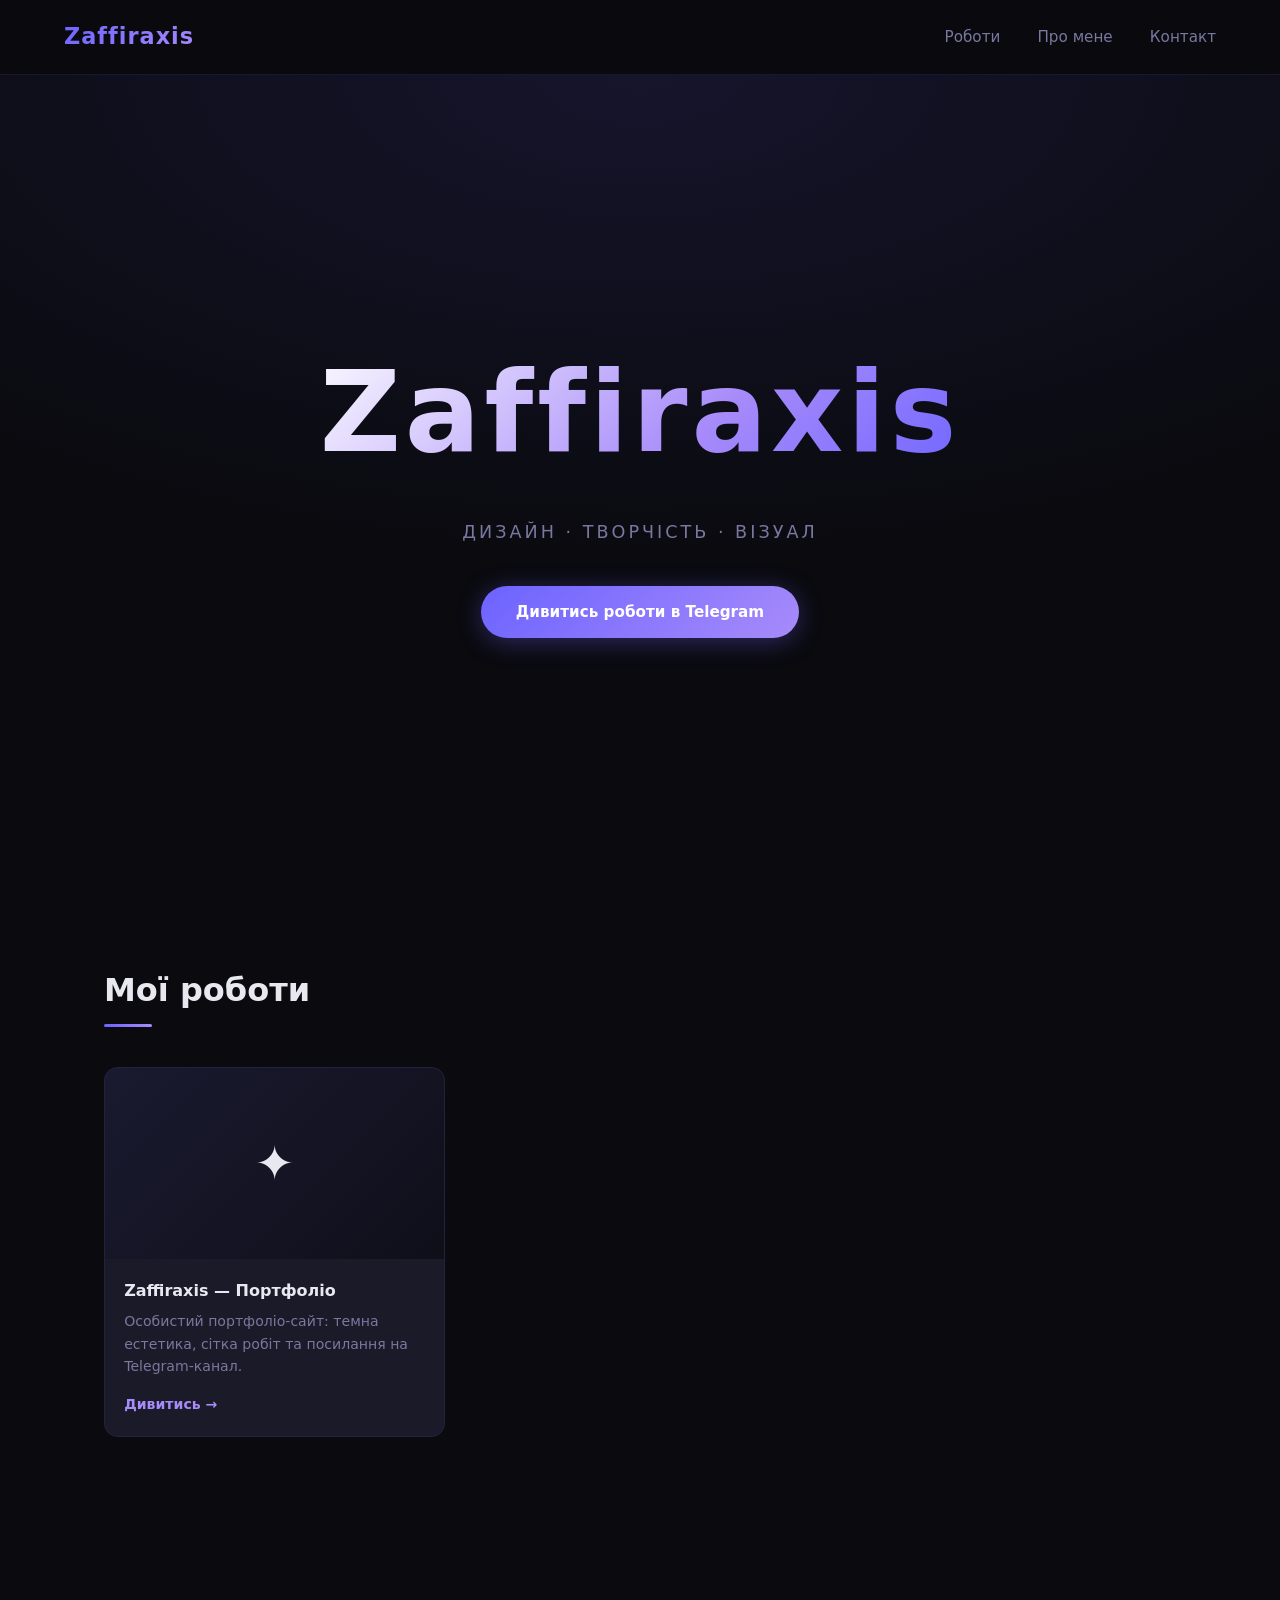
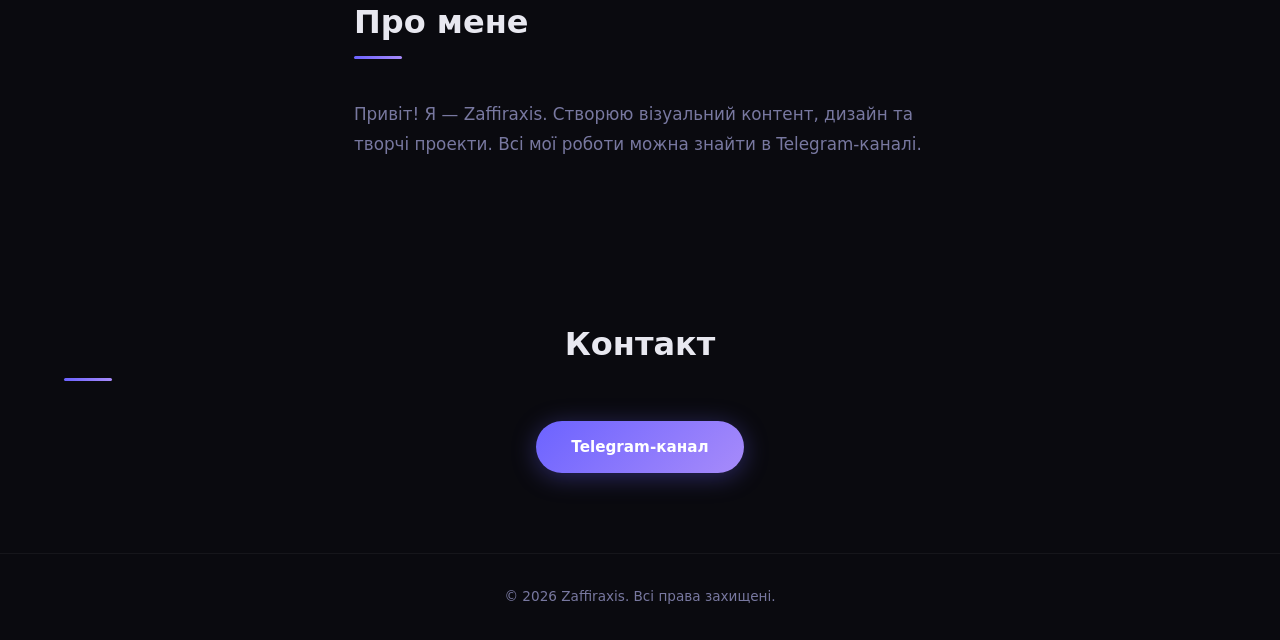
==== index.html @ b126a17f "Initial commit: portfolio site (Ukrainian)" ====
<!DOCTYPE html>
<html lang="uk">
<head>
  <meta charset="UTF-8" />
  <meta name="viewport" content="width=device-width, initial-scale=1.0" />
  <title>Zaffiraxis — Портфоліо</title>
  <link rel="stylesheet" href="styles.css" />
</head>
<body>

  <header>
    <div class="logo">Zaffiraxis</div>
    <nav>
      <a href="#works">Роботи</a>
      <a href="#about">Про мене</a>
      <a href="#contact">Контакт</a>
    </nav>
  </header>

  <section class="hero">
    <h1>Zaffiraxis</h1>
    <p class="tagline">Дизайн · Творчість · Візуал</p>
    <a href="https://t.me/+p4AohylXa_0xY2Vi" target="_blank" class="btn-tg">Дивитись роботи в Telegram</a>
  </section>

  <section id="works" class="works">
    <h2>Мої роботи</h2>
    <div class="grid" id="works-grid">

      <!-- Портфоліо-сайт -->
      <div class="card">
        <div class="card-thumb">
          <div class="placeholder">✦</div>
        </div>
        <div class="card-info">
          <h3>Zaffiraxis — Портфоліо</h3>
          <p>Особистий портфоліо-сайт: темна естетика, сітка робіт та посилання на Telegram-канал.</p>
          <a href="https://t.me/+p4AohylXa_0xY2Vi" target="_blank">Дивитись →</a>
        </div>
      </div>

      <!-- Додавай нові картки нижче за цим шаблоном:
      <div class="card">
        <div class="card-thumb">
          <img src="images/work2.jpg" alt="Назва роботи" />
        </div>
        <div class="card-info">
          <h3>Назва роботи</h3>
          <p>Короткий опис проекту</p>
          <a href="ПОСИЛАННЯ" target="_blank">Дивитись →</a>
        </div>
      </div>
      -->

    </div>
  </section>

  <section id="about" class="about">
    <h2>Про мене</h2>
    <p>Привіт! Я — Zaffiraxis. Створюю візуальний контент, дизайн та творчі проекти. Всі мої роботи можна знайти в Telegram-каналі.</p>
  </section>

  <section id="contact" class="contact">
    <h2>Контакт</h2>
    <a href="https://t.me/+p4AohylXa_0xY2Vi" target="_blank" class="btn-tg">Telegram-канал</a>
  </section>

  <footer>
    <p>© 2026 Zaffiraxis. Всі права захищені.</p>
  </footer>

</body>
</html>
---- styles.css ----
* {
  margin: 0;
  padding: 0;
  box-sizing: border-box;
}

:root {
  --bg: #0a0a0f;
  --surface: #13131c;
  --accent: #6c63ff;
  --accent2: #a78bfa;
  --text: #e8e8f0;
  --muted: #7878a0;
  --card-bg: #1a1a28;
  --radius: 14px;
}

body {
  background: var(--bg);
  color: var(--text);
  font-family: 'Segoe UI', system-ui, sans-serif;
  line-height: 1.6;
}

/* ── Header ── */
header {
  display: flex;
  justify-content: space-between;
  align-items: center;
  padding: 1.2rem 5%;
  position: sticky;
  top: 0;
  background: rgba(10, 10, 15, 0.85);
  backdrop-filter: blur(12px);
  border-bottom: 1px solid rgba(108, 99, 255, 0.15);
  z-index: 100;
}

.logo {
  font-size: 1.4rem;
  font-weight: 700;
  background: linear-gradient(135deg, var(--accent), var(--accent2));
  -webkit-background-clip: text;
  -webkit-text-fill-color: transparent;
  background-clip: text;
  letter-spacing: 1px;
}

nav a {
  color: var(--muted);
  text-decoration: none;
  margin-left: 2rem;
  font-size: 0.95rem;
  transition: color 0.2s;
}

nav a:hover {
  color: var(--accent2);
}

/* ── Hero ── */
.hero {
  min-height: 90vh;
  display: flex;
  flex-direction: column;
  justify-content: center;
  align-items: center;
  text-align: center;
  padding: 4rem 5%;
  background: radial-gradient(ellipse 80% 60% at 50% 0%, rgba(108, 99, 255, 0.12), transparent);
}

.hero h1 {
  font-size: clamp(3rem, 10vw, 7rem);
  font-weight: 800;
  background: linear-gradient(135deg, #fff 0%, var(--accent2) 60%, var(--accent) 100%);
  -webkit-background-clip: text;
  -webkit-text-fill-color: transparent;
  background-clip: text;
  letter-spacing: 4px;
  margin-bottom: 1rem;
}

.tagline {
  color: var(--muted);
  font-size: 1.1rem;
  letter-spacing: 3px;
  text-transform: uppercase;
  margin-bottom: 2.5rem;
}

.btn-tg {
  display: inline-block;
  padding: 0.85rem 2.2rem;
  background: linear-gradient(135deg, var(--accent), var(--accent2));
  color: #fff;
  text-decoration: none;
  border-radius: 50px;
  font-weight: 600;
  font-size: 0.95rem;
  transition: transform 0.2s, box-shadow 0.2s;
  box-shadow: 0 4px 24px rgba(108, 99, 255, 0.35);
}

.btn-tg:hover {
  transform: translateY(-2px);
  box-shadow: 0 8px 32px rgba(108, 99, 255, 0.5);
}

/* ── Sections ── */
section {
  padding: 5rem 5%;
}

section h2 {
  font-size: 2rem;
  font-weight: 700;
  margin-bottom: 2.5rem;
  color: var(--text);
  position: relative;
}

section h2::after {
  content: '';
  display: block;
  width: 48px;
  height: 3px;
  background: linear-gradient(90deg, var(--accent), var(--accent2));
  border-radius: 2px;
  margin-top: 0.5rem;
}

/* ── Works Grid ── */
.works {
  max-width: 1200px;
  margin: 0 auto;
}

.grid {
  display: grid;
  grid-template-columns: repeat(auto-fill, minmax(280px, 1fr));
  gap: 1.5rem;
}

.card {
  background: var(--card-bg);
  border-radius: var(--radius);
  overflow: hidden;
  border: 1px solid rgba(108, 99, 255, 0.1);
  transition: transform 0.25s, box-shadow 0.25s;
}

.card:hover {
  transform: translateY(-4px);
  box-shadow: 0 12px 40px rgba(108, 99, 255, 0.2);
}

.card-thumb {
  width: 100%;
  aspect-ratio: 16/9;
  overflow: hidden;
  background: #0f0f1a;
}

.card-thumb img {
  width: 100%;
  height: 100%;
  object-fit: cover;
}

.placeholder {
  width: 100%;
  height: 100%;
  display: flex;
  align-items: center;
  justify-content: center;
  font-size: 3rem;
  background: linear-gradient(135deg, #1a1a30, #0f0f1a);
}

.card-info {
  padding: 1.2rem;
}

.card-info h3 {
  font-size: 1rem;
  font-weight: 600;
  margin-bottom: 0.4rem;
}

.card-info p {
  color: var(--muted);
  font-size: 0.88rem;
  margin-bottom: 0.8rem;
}

.card-info a {
  color: var(--accent2);
  text-decoration: none;
  font-size: 0.88rem;
  font-weight: 600;
  transition: color 0.2s;
}

.card-info a:hover {
  color: #fff;
}

/* ── About ── */
.about {
  max-width: 700px;
  margin: 0 auto;
}

.about p {
  color: var(--muted);
  font-size: 1.05rem;
  line-height: 1.8;
}

/* ── Contact ── */
.contact {
  text-align: center;
}

/* ── Footer ── */
footer {
  text-align: center;
  padding: 2rem;
  color: var(--muted);
  font-size: 0.85rem;
  border-top: 1px solid rgba(255,255,255,0.05);
}

/* ── Responsive ── */
@media (max-width: 600px) {
  nav a { margin-left: 1rem; font-size: 0.85rem; }
  .hero h1 { letter-spacing: 2px; }
}
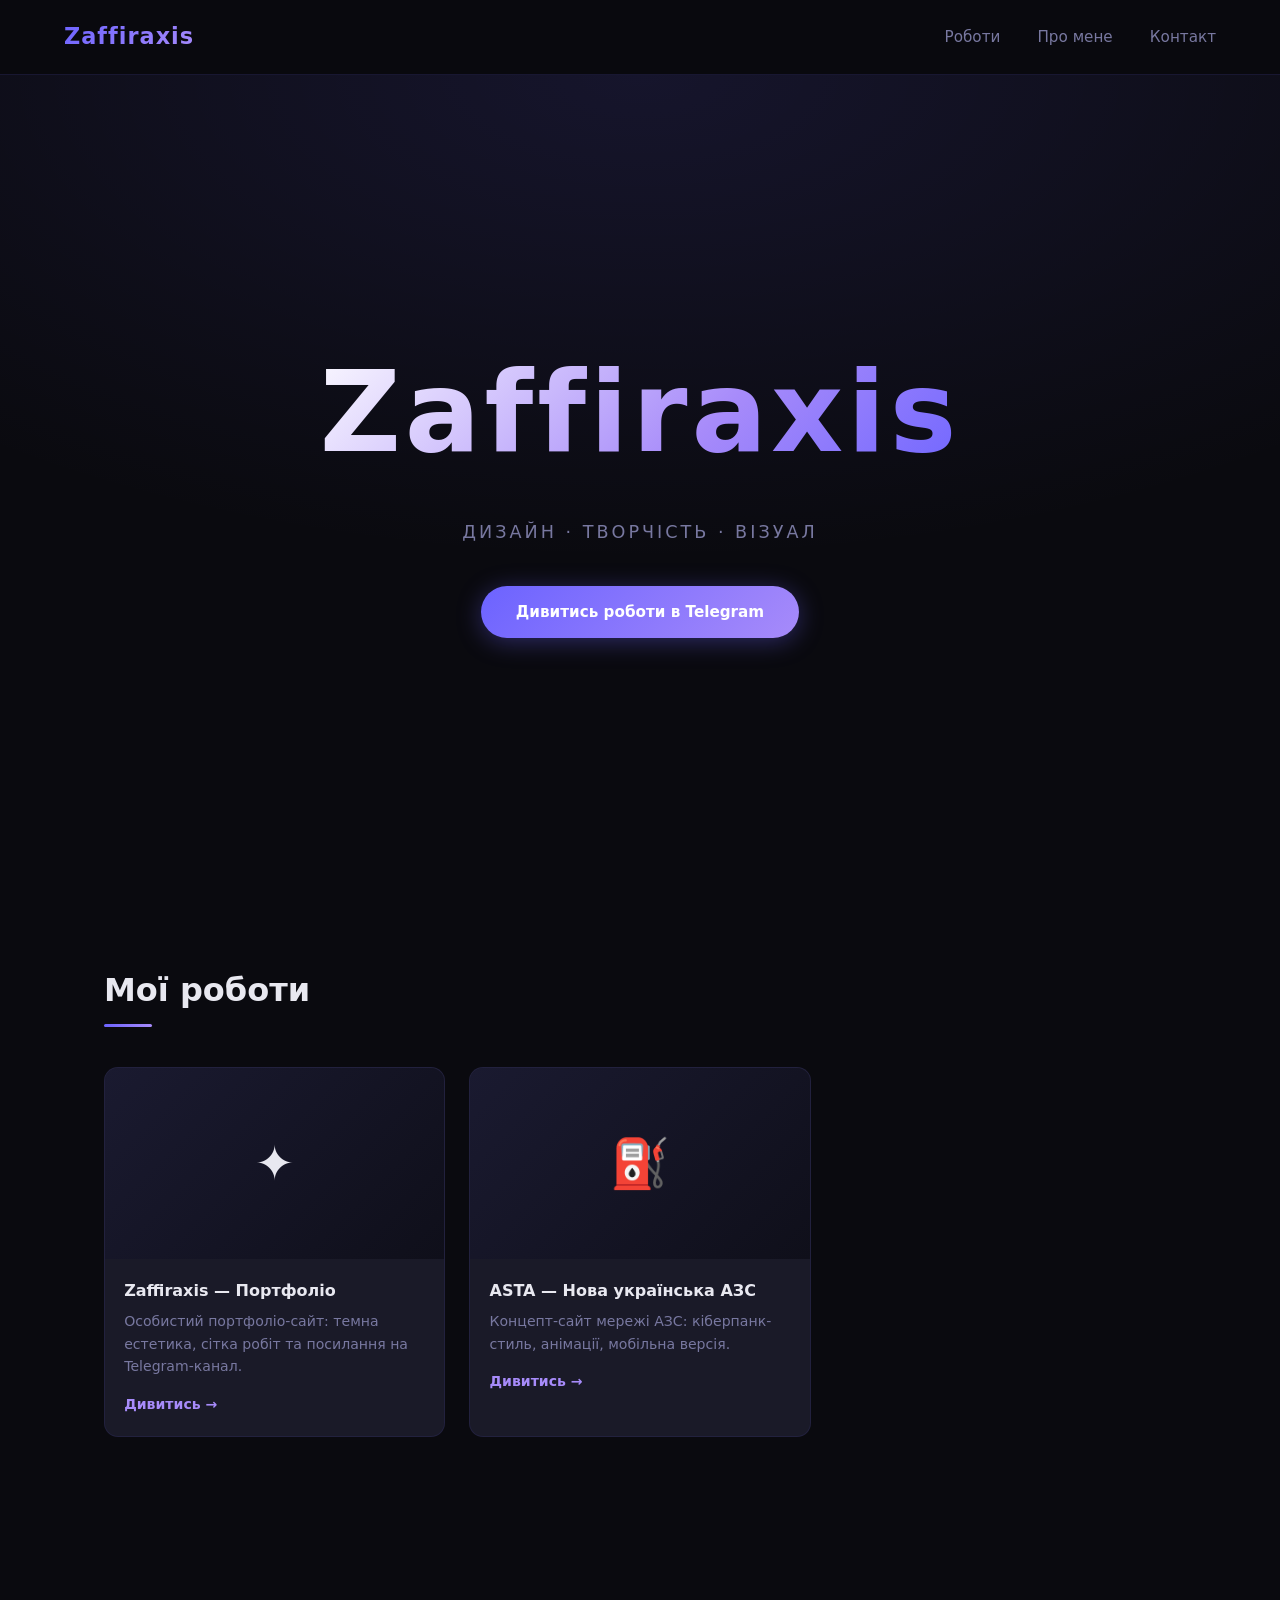
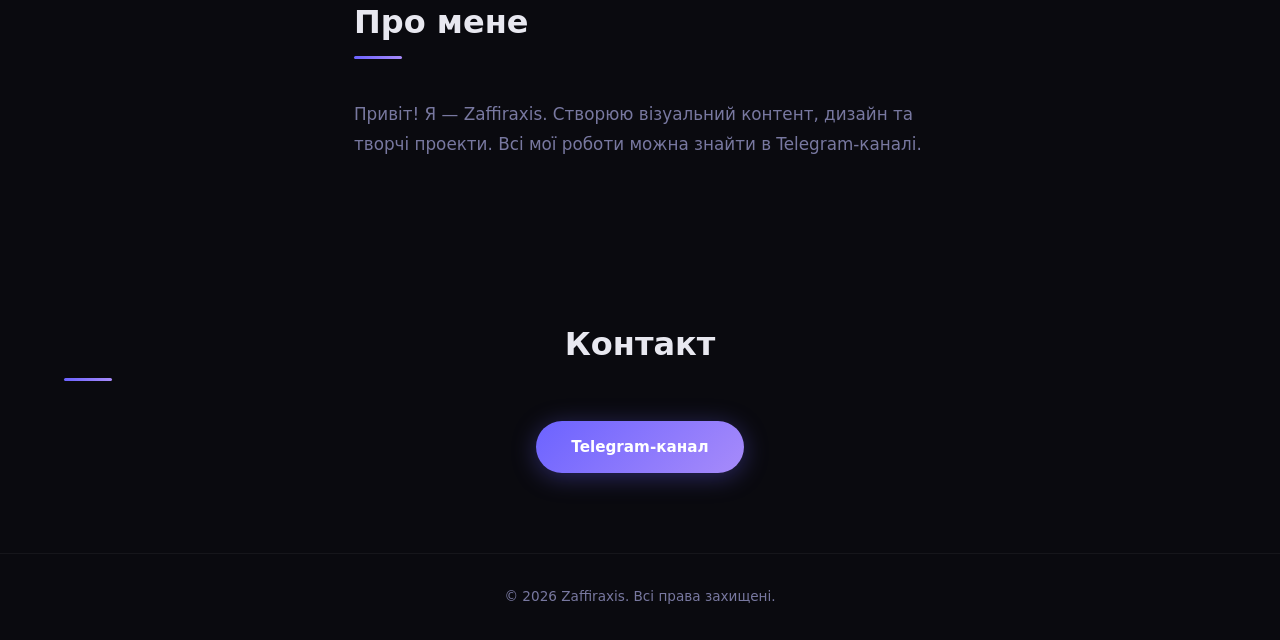
==== commit e2c2bf37: "додав сайт ASTA — Нова українська АЗС" ====
--- a/index.html
+++ b/index.html
@@ -39,6 +39,18 @@
         </div>
       </div>
 
+      <!-- ASTA -->
+      <div class="card">
+        <div class="card-thumb">
+          <div class="placeholder">⛽</div>
+        </div>
+        <div class="card-info">
+          <h3>ASTA — Нова українська АЗС</h3>
+          <p>Концепт-сайт мережі АЗС: кіберпанк-стиль, анімації, мобільна версія.</p>
+          <a href="asta/" target="_blank">Дивитись →</a>
+        </div>
+      </div>
+
       <!-- Додавай нові картки нижче за цим шаблоном:
       <div class="card">
         <div class="card-thumb">
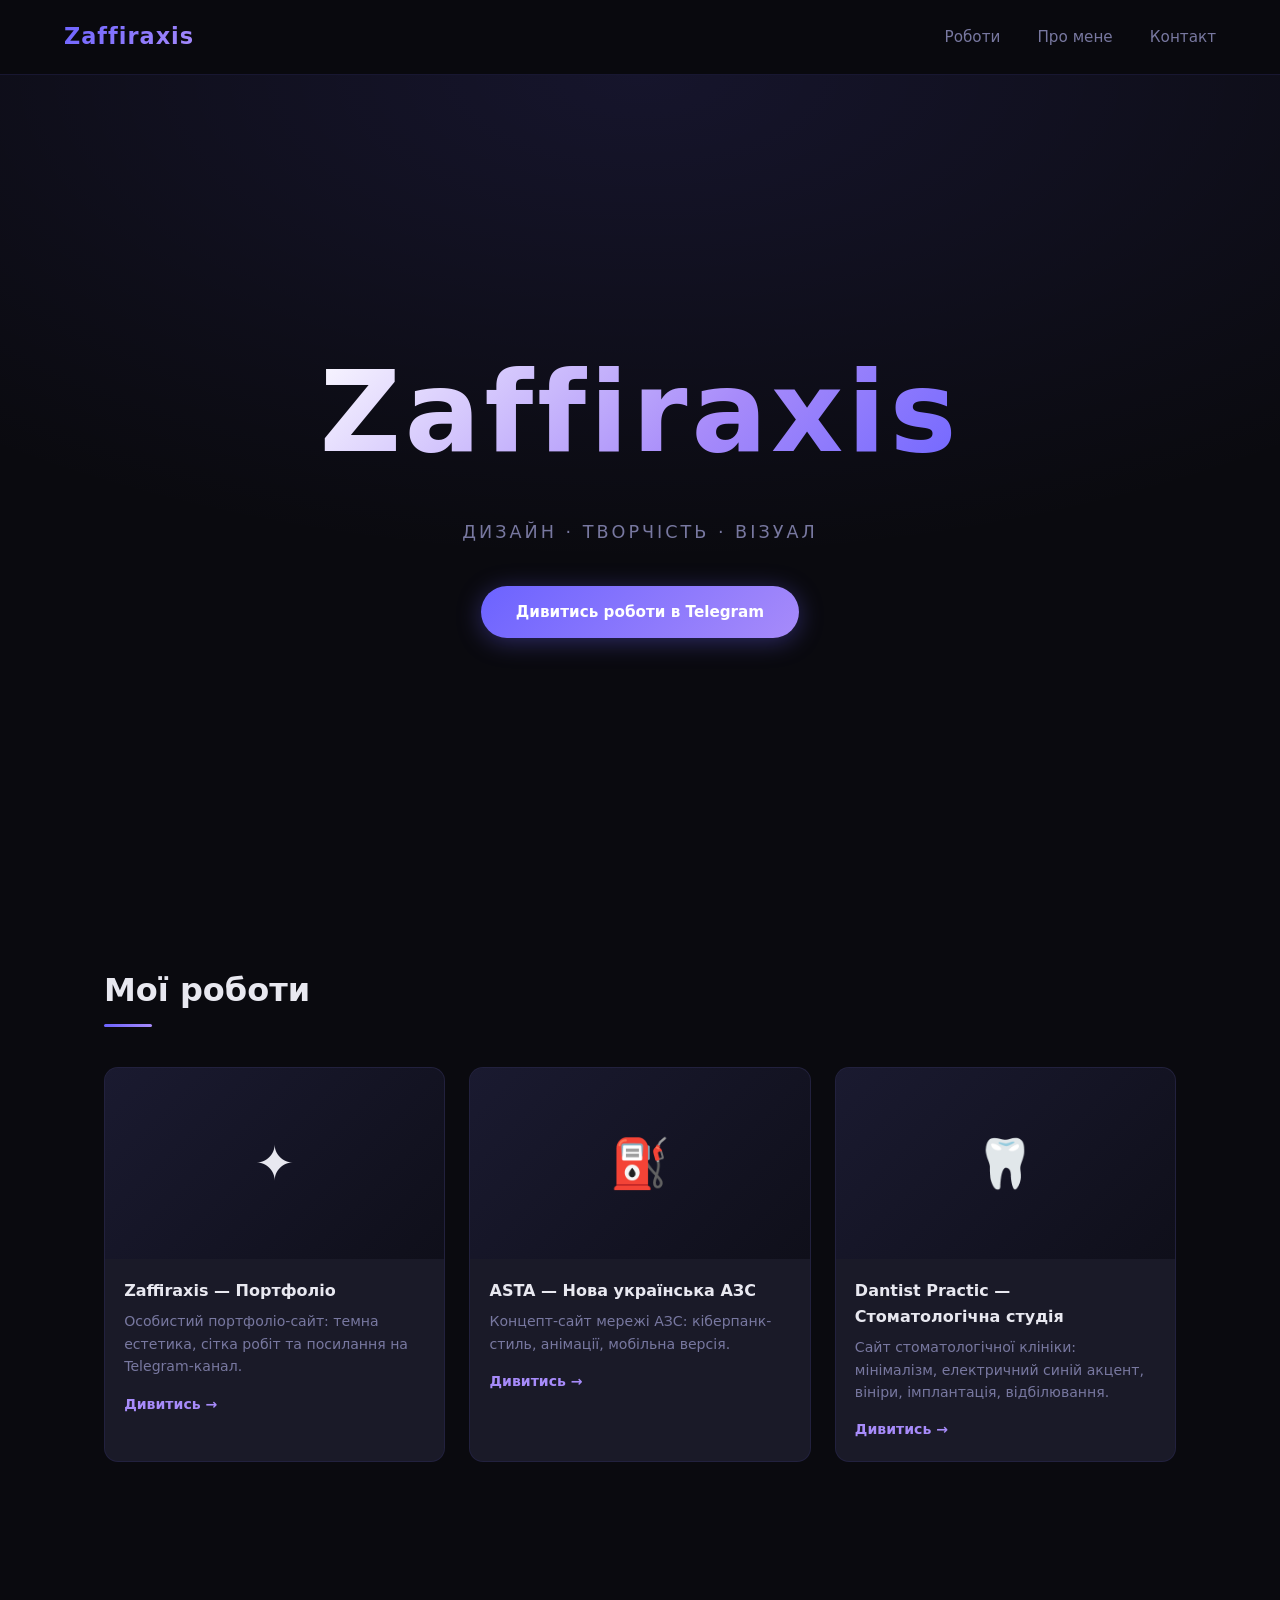
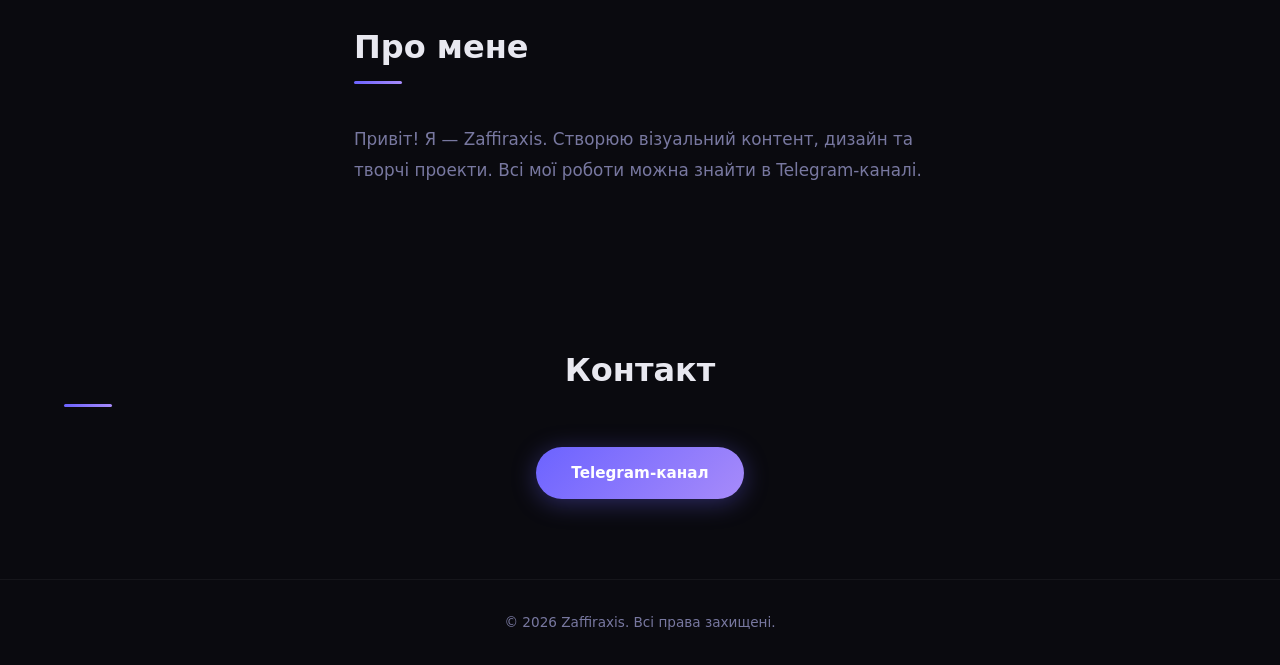
==== commit 6ba5d0d5: "додав сайт Dantist Practic — Стоматологічна студія" ====
--- a/index.html
+++ b/index.html
@@ -51,6 +51,18 @@
         </div>
       </div>
 
+      <!-- Dantist Practic -->
+      <div class="card">
+        <div class="card-thumb">
+          <div class="placeholder">🦷</div>
+        </div>
+        <div class="card-info">
+          <h3>Dantist Practic — Стоматологічна студія</h3>
+          <p>Сайт стоматологічної клініки: мінімалізм, електричний синій акцент, вініри, імплантація, відбілювання.</p>
+          <a href="dantist/" target="_blank">Дивитись →</a>
+        </div>
+      </div>
+
       <!-- Додавай нові картки нижче за цим шаблоном:
       <div class="card">
         <div class="card-thumb">
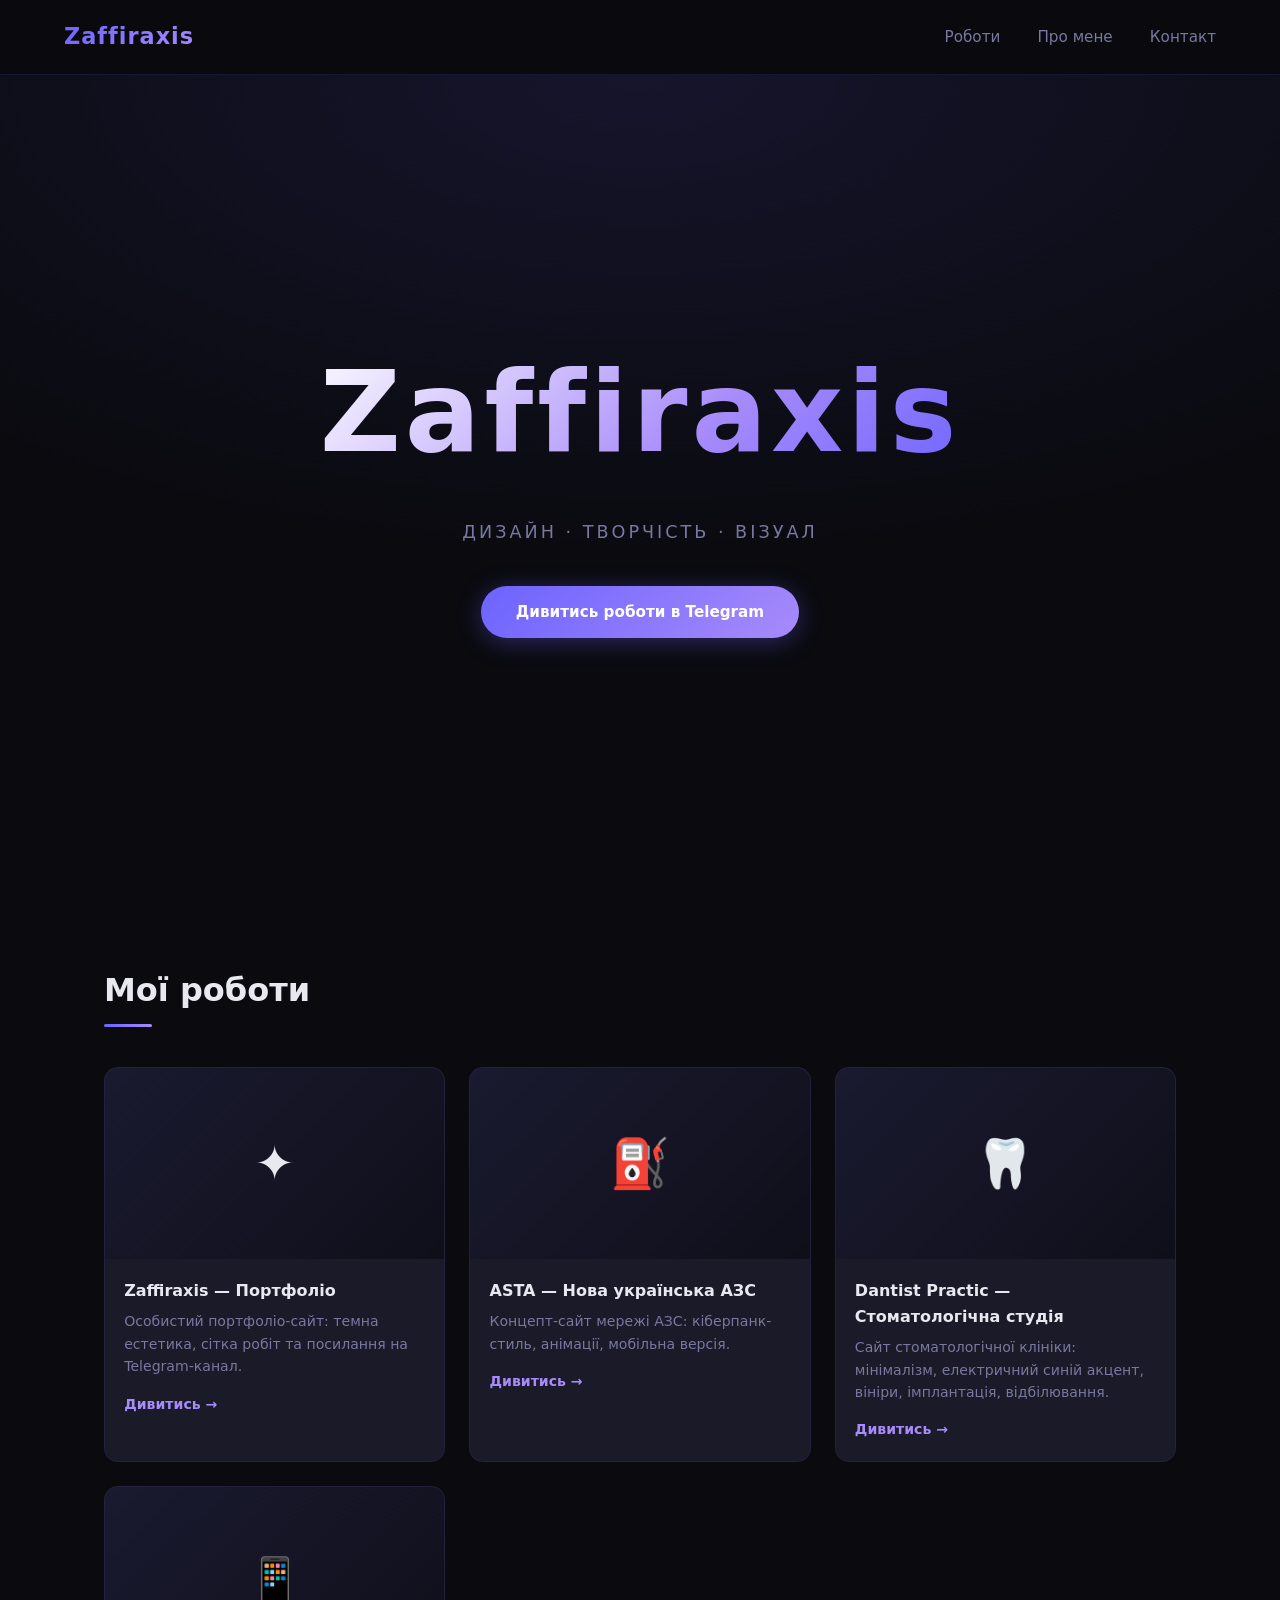
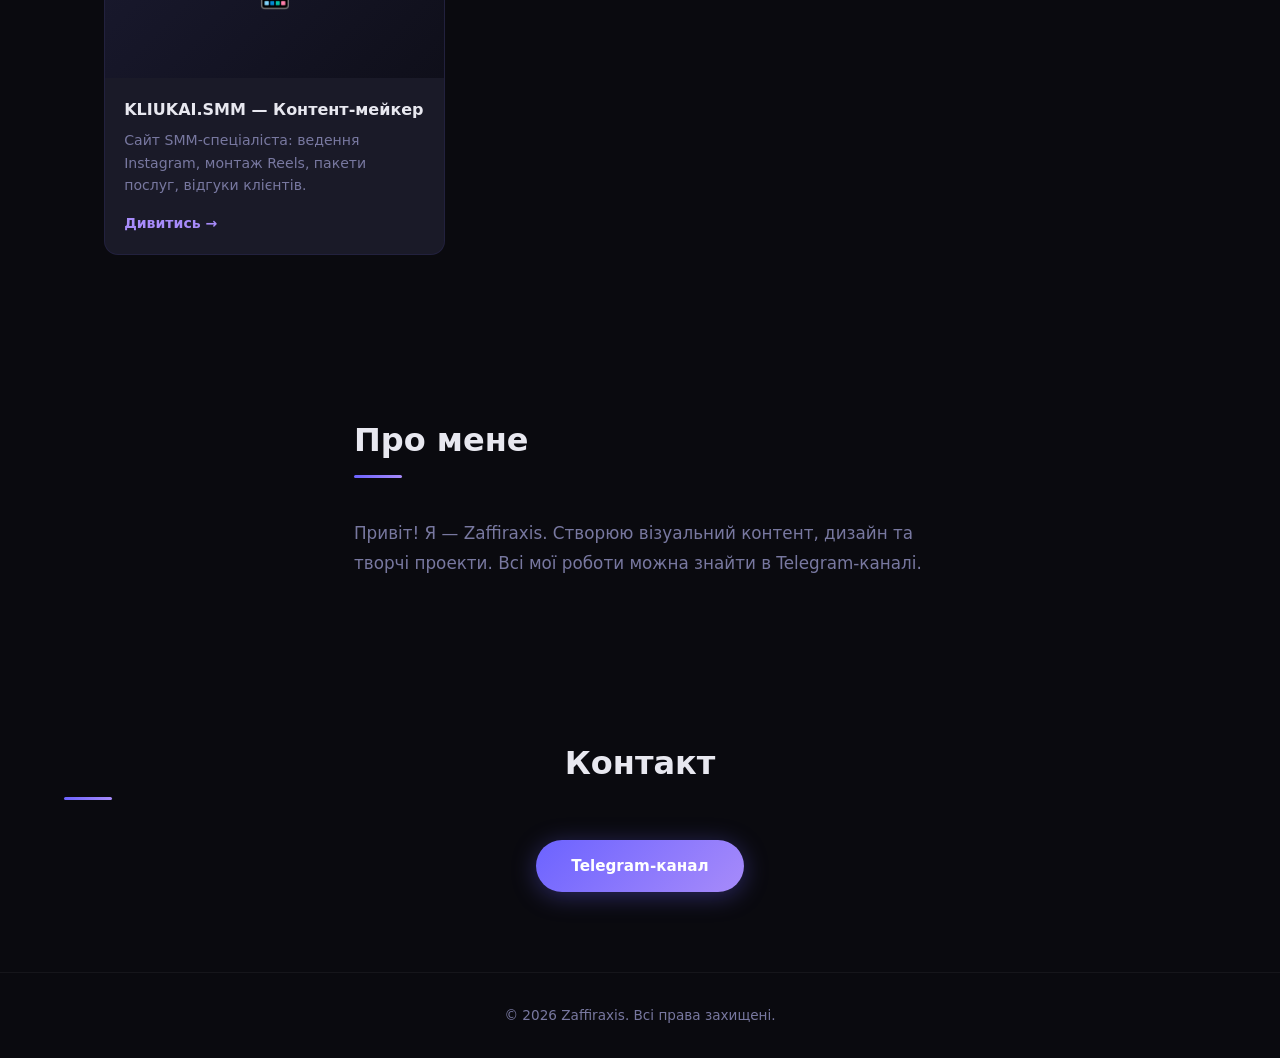
==== commit c3494a92: "додав сайт KLIUKAI.SMM — контент-мейкер" ====
--- a/index.html
+++ b/index.html
@@ -63,6 +63,18 @@
         </div>
       </div>
 
+      <!-- KLIUKAI.SMM -->
+      <div class="card">
+        <div class="card-thumb">
+          <div class="placeholder">📱</div>
+        </div>
+        <div class="card-info">
+          <h3>KLIUKAI.SMM — Контент-мейкер</h3>
+          <p>Сайт SMM-спеціаліста: ведення Instagram, монтаж Reels, пакети послуг, відгуки клієнтів.</p>
+          <a href="kliukai/" target="_blank">Дивитись →</a>
+        </div>
+      </div>
+
       <!-- Додавай нові картки нижче за цим шаблоном:
       <div class="card">
         <div class="card-thumb">
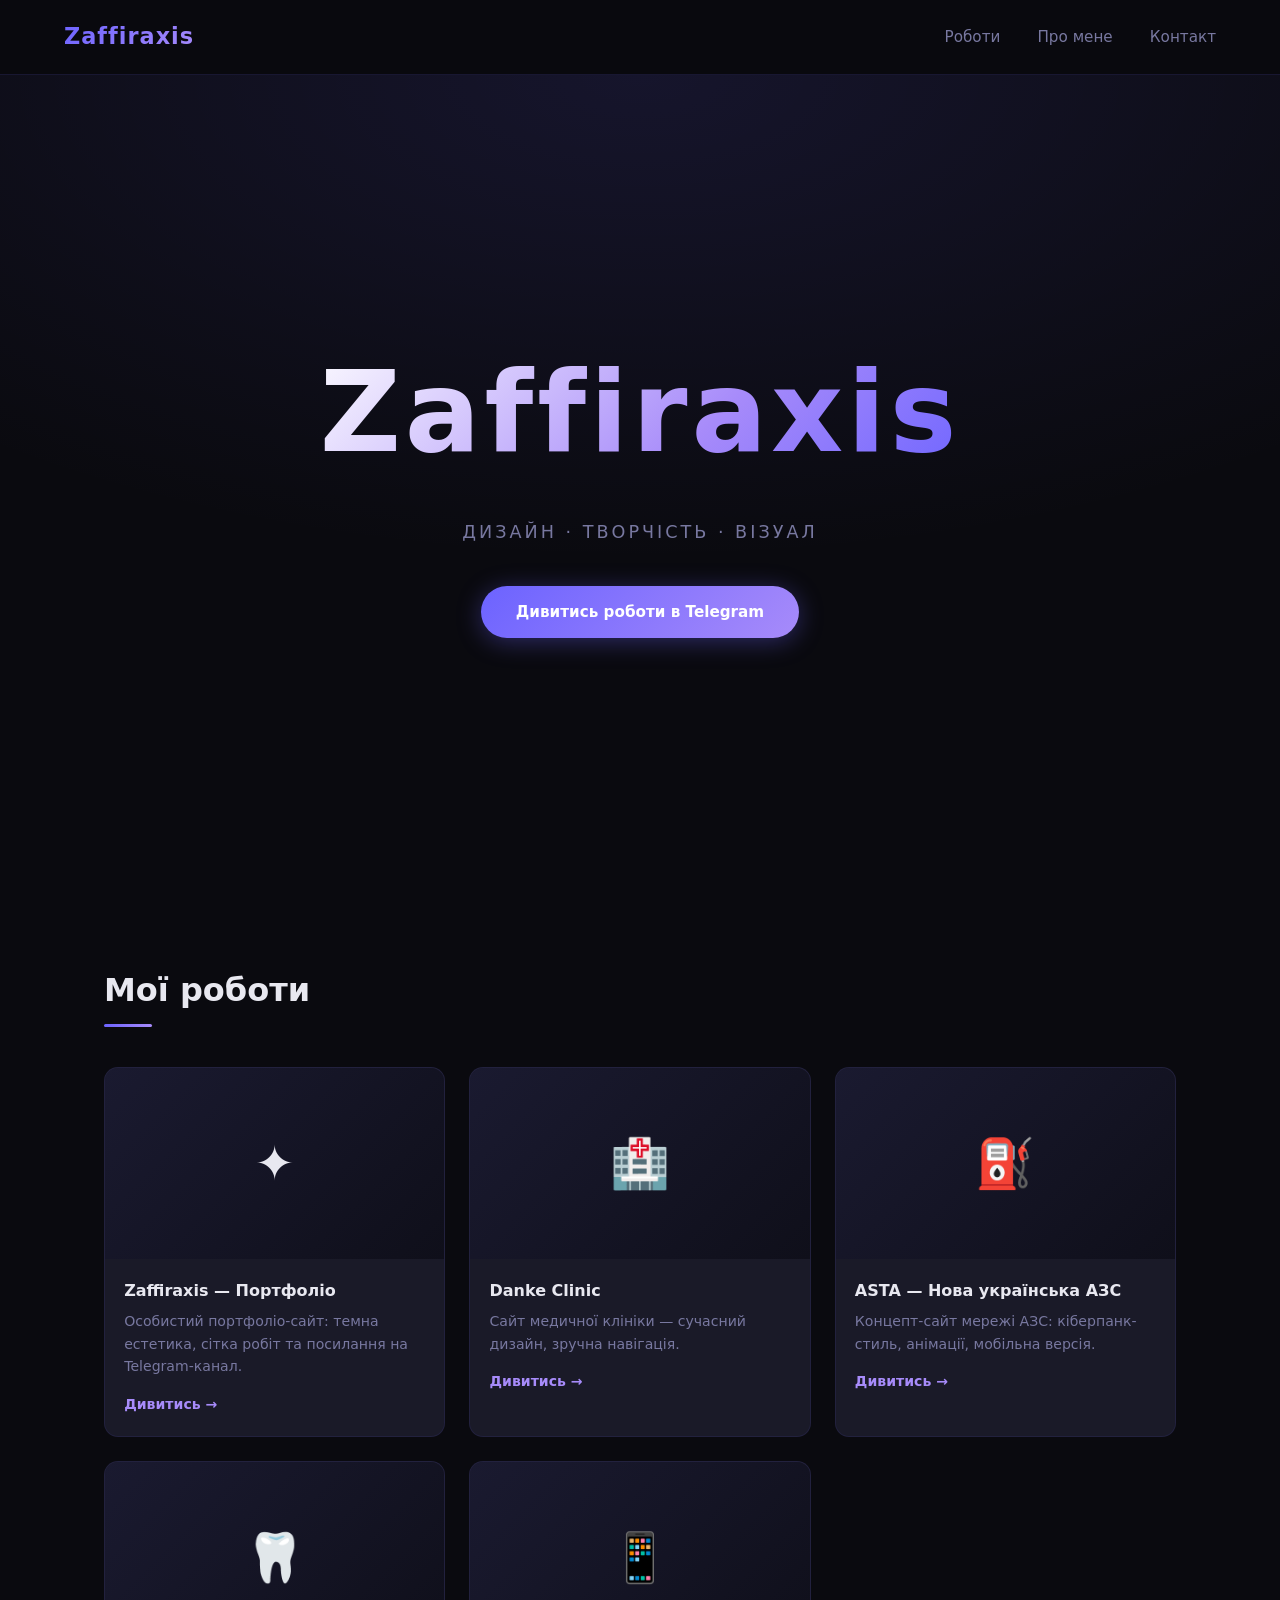
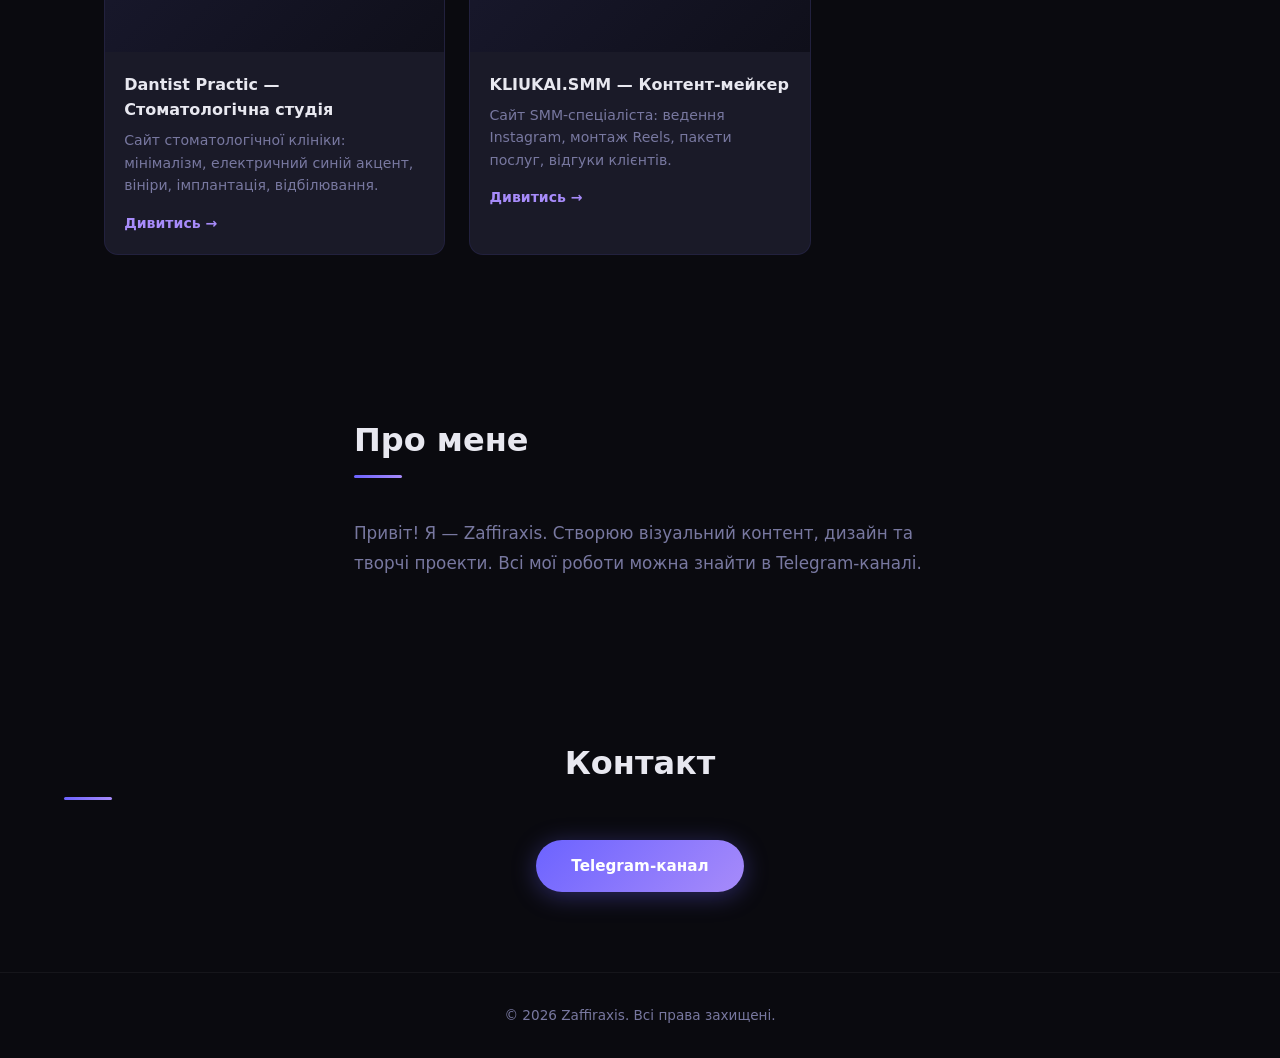
==== commit e5c142e6: "додав Danke Clinic в портфоліо та README" ====
--- a/index.html
+++ b/index.html
@@ -36,6 +36,18 @@
           <h3>Zaffiraxis — Портфоліо</h3>
           <p>Особистий портфоліо-сайт: темна естетика, сітка робіт та посилання на Telegram-канал.</p>
           <a href="https://t.me/+p4AohylXa_0xY2Vi" target="_blank">Дивитись →</a>
+        </div>
+      </div>
+
+      <!-- Danke Clinic -->
+      <div class="card">
+        <div class="card-thumb">
+          <div class="placeholder">🏥</div>
+        </div>
+        <div class="card-info">
+          <h3>Danke Clinic</h3>
+          <p>Сайт медичної клініки — сучасний дизайн, зручна навігація.</p>
+          <a href="https://zaffiraxis.github.io/Danke-Clinic/" target="_blank">Дивитись →</a>
         </div>
       </div>
 
